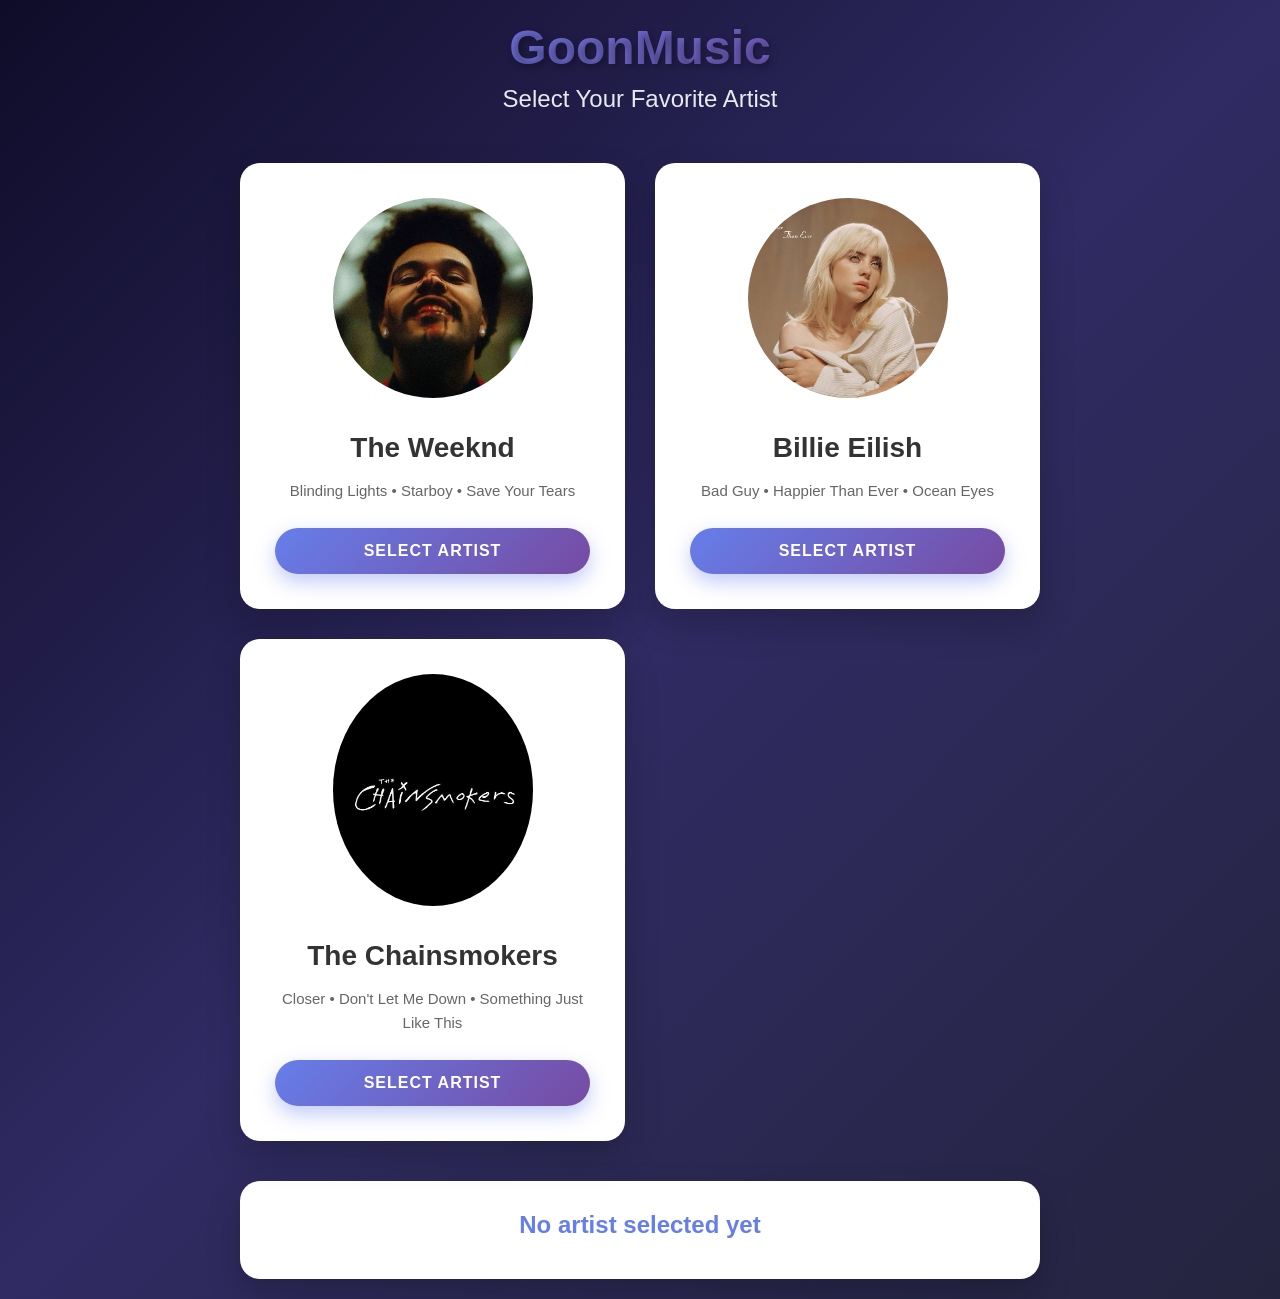
==== music/index.html @ 9f02768f "changes name from home.html to index.html" ====
<!DOCTYPE html>
<html lang="en">
<head>
    <meta charset="UTF-8">
    <meta name="viewport" content="width=device-width, initial-scale=1.0">
    <link rel="stylesheet" href="style.css">
    <title>GoonMusic</title>
</head>
<body>
    <div class="container">
        <h1>GoonMusic</h1>
        <h2>Select Your Favorite Artist</h2>

        <div class="artists-grid">
            <div class="artist-card" onclick="selectArtist('The Weeknd', this)">
                <div class="artist-icon"><img style="width: 200px; border-radius: 50%;" src="pfps/After Hours The Weeknd.jpg" alt="The Weeknd"></div>
                <div class="artist-name">The Weeknd</div>
                <div class="artist-songs">Blinding Lights • Starboy • Save Your Tears</div>
                <a href="weeknd.html">
                    <button class="select-btn">Select Artist</button>
                </a>
            </div>

            <div class="artist-card" onclick="selectArtist('Billie Eilish', this)">
                <div class="artist-icon"><img style="width: 200px; border-radius: 50%;" src="pfps/billie eilish.jpg" alt="Billie Eilish"></div>
                <div class="artist-name">Billie Eilish</div>
                <div class="artist-songs">Bad Guy • Happier Than Ever • Ocean Eyes</div>
                <a href="Billie.html">
                    <button class="select-btn">Select Artist</button>
                </a>
            </div>

            <div class="artist-card" onclick="selectArtist('The Chainsmokers', this)">
                <div class="artist-icon"><img style="width: 200px; border-radius: 50%;" src="pfps/The chainsmoker.jpg" alt="The Chainsmoker"></div>
                <div class="artist-name">The Chainsmokers</div>
                <div class="artist-songs">Closer • Don't Let Me Down • Something Just Like This</div>
                <a href="Chainsmoker.html">
                    <button class="select-btn">Select Artist</button>
                </a>
            </div>
        </div>

        <div class="selection-display">
            <h3 id="selectedArtist">No artist selected yet</h3>
            <div class="selected-text" id="artistName"></div>
        </div>
    </div>

    <script>
        let selectedCard = null;

        function selectArtist(artistName, card) {
            // Remove previous selection
            if (selectedCard) {
                selectedCard.classList.remove('selected');
            }

            // Add selection to clicked card
            card.classList.add('selected');
            selectedCard = card;

            // Update display
            document.getElementById('selectedArtist').textContent = 'You selected:';
            document.getElementById('artistName').textContent = artistName;
        }
    </script>
</body>
</html>
---- music/style.css ----
* {
            margin: 0;
            padding: 0;
            box-sizing: border-box;
        }

        body {
            font-family: 'Segoe UI', Tahoma, Geneva, Verdana, sans-serif;
            background: linear-gradient(135deg, #667eea 0%, #764ba2 100%);
            min-height: 100vh;
            display: flex;
            justify-content: center;
            align-items: center;
            padding: 20px;
        }

        .container {
            max-width: 1200px;
            width: 100%;
        }

        h1 {
            text-align: center;
            color: white;
            font-size: 48px;
            margin-bottom: 15px;
            text-shadow: 3px 3px 6px rgba(0, 0, 0, 0.3);
            animation: fadeInDown 0.8s ease;
        }

        h2 {
            text-align: center;
            color: rgba(255, 255, 255, 0.9);
            font-size: 24px;
            margin-bottom: 50px;
            font-weight: 300;
            animation: fadeInDown 1s ease;
        }

        .artists-grid {
            display: grid;
            grid-template-columns: repeat(auto-fit, minmax(280px, 1fr));
            gap: 30px;
            margin-bottom: 40px;
        }

        .artist-card {
            background: white;
            border-radius: 20px;
            padding: 35px;
            box-shadow: 0 15px 35px rgba(0, 0, 0, 0.2);
            transition: all 0.4s cubic-bezier(0.175, 0.885, 0.32, 1.275);
            cursor: pointer;
            position: relative;
            overflow: hidden;
            animation: fadeInUp 0.6s ease backwards;
        }

        .artist-card:nth-child(1) { animation-delay: 0.1s; }
        .artist-card:nth-child(2) { animation-delay: 0.2s; }
        .artist-card:nth-child(3) { animation-delay: 0.3s; }
        .artist-card:nth-child(4) { animation-delay: 0.4s; }
        .artist-card:nth-child(5) { animation-delay: 0.5s; }

        .artist-card::before {
            content: '';
            position: absolute;
            top: 0;
            left: 0;
            width: 100%;
            height: 5px;
            background: linear-gradient(90deg, #667eea, #764ba2);
            transform: scaleX(0);
            transition: transform 0.4s ease;
        }

        .artist-card:hover::before {
            transform: scaleX(1);
        }

        .artist-card:hover {
            transform: translateY(-10px) scale(1.02);
            box-shadow: 0 25px 50px rgba(0, 0, 0, 0.3);
            background: linear-gradient(135deg, #8698e6 0%, #946abe 100%);
        }

        .artist-card.selected {
            background: linear-gradient(135deg, #667eea 0%, #764ba2 100%);
            color: white;
            transform: translateY(-10px) scale(1.05);
        }

        .artist-icon {
            font-size: 60px;
            text-align: center;
            margin-bottom: 20px;
        }

        .artist-name {
            font-size: 28px;
            font-weight: bold;
            text-align: center;
            margin-bottom: 15px;
            color: #333;
        }

        .artist-card.selected .artist-name {
            color: white;
        }

        .artist-songs {
            font-size: 15px;
            text-align: center;
            color: #666;
            margin-bottom: 25px;
            line-height: 1.6;
        }

        .artist-card.selected .artist-songs {
            color: rgba(255, 255, 255, 0.9);
        }

        .select-btn {
            width: 100%;
            padding: 14px 28px;
            background: linear-gradient(135deg, #667eea 0%, #764ba2 100%);
            color: white;
            border: none;
            border-radius: 30px;
            font-size: 16px;
            font-weight: bold;
            cursor: pointer;
            transition: all 0.3s ease;
            box-shadow: 0 8px 20px rgba(102, 126, 234, 0.4);
            text-transform: uppercase;
            letter-spacing: 1px;
        }

        .select-btn:hover {
            transform: translateY(-2px);
            box-shadow: 0 12px 25px rgba(102, 126, 234, 0.5);
        }

        .select-btn:active {
            transform: translateY(0);
        }

        .artist-card.selected .select-btn {
            background: white;
            color: #667eea;
            box-shadow: 0 8px 20px rgba(255, 255, 255, 0.3);
        }

        .selection-display {
            background: white;
            border-radius: 20px;
            padding: 30px;
            text-align: center;
            box-shadow: 0 15px 35px rgba(0, 0, 0, 0.2);
            animation: fadeInUp 0.8s ease;
        }

        .selection-display h3 {
            font-size: 24px;
            color: #667eea;
            margin: 0;
        }

        .selected-text {
            font-size: 32px;
            font-weight: bold;
            background: linear-gradient(135deg, #667eea 0%, #764ba2 100%);
            -webkit-background-clip: text;
            -webkit-text-fill-color: transparent;
            background-clip: text;
            margin-top: 10px;
        }

        @keyframes fadeInDown {
            from {
                opacity: 0;
                transform: translateY(-30px);
            }
            to {
                opacity: 1;
                transform: translateY(0);
            }
        }

        @keyframes fadeInUp {
            from {
                opacity: 0;
                transform: translateY(30px);
            }
            to {
                opacity: 1;
                transform: translateY(0);
            }
        }

        @media (max-width: 768px) {
            h1 {
                font-size: 36px;
            }
            
            h2 {
                font-size: 18px;
            }
            
            .artists-grid {
                grid-template-columns: 1fr;
            }
        }
        * {
            margin: 0;
            padding: 0;
            box-sizing: border-box;
        }

        body {
            font-family: 'Segoe UI', Tahoma, Geneva, Verdana, sans-serif;
            background: linear-gradient(135deg, #0f0c29, #302b63, #24243e);
            min-height: 100vh;
            padding: 20px;
            color: white;
        }

        .container {
            max-width: 800px;
            margin: 0 auto;
        }

        .header {
            text-align: center;
            margin-bottom: 50px;
            animation: fadeInDown 0.8s ease;
        }

        .back-btn {
            position: absolute;
            top: 20px;
            left: 20px;
            padding: 12px 24px;
            background: rgba(255, 255, 255, 0.1);
            color: white;
            border: 2px solid rgba(255, 255, 255, 0.3);
            border-radius: 30px;
            font-size: 16px;
            cursor: pointer;
            transition: all 0.3s ease;
            backdrop-filter: blur(10px);
        }

        .back-btn:hover {
            background: rgba(255, 255, 255, 0.2);
            transform: translateX(-5px);
        }

        .artist-image {
            width: 200px;
            height: 200px;
            border-radius: 50%;
            margin: 0 auto 30px;
            background: linear-gradient(135deg, #667eea 0%, #764ba2 100%);
            display: flex;
            align-items: center;
            justify-content: center;
            font-size: 80px;
            box-shadow: 0 20px 60px rgba(102, 126, 234, 0.4);
            animation: pulse 2s ease-in-out infinite;
        }

        h1 {
            font-size: 48px;
            margin-bottom: 10px;
            background: linear-gradient(135deg, #667eea 0%, #764ba2 100%);
            -webkit-background-clip: text;
            -webkit-text-fill-color: transparent;
            background-clip: text;
        }

        .subtitle {
            font-size: 18px;
            color: rgba(255, 255, 255, 0.7);
            margin-bottom: 10px;
        }

        .song-count {
            font-size: 14px;
            color: rgba(255, 255, 255, 0.5);
        }

        .songs-container {
            background: rgba(255, 255, 255, 0.05);
            border-radius: 20px;
            padding: 30px;
            backdrop-filter: blur(10px);
            box-shadow: 0 20px 60px rgba(0, 0, 0, 0.3);
            margin-bottom: 30px;
        }

        .song-item {
            background: rgba(255, 255, 255, 0.1);
            border-radius: 15px;
            padding: 20px;
            margin-bottom: 15px;
            cursor: pointer;
            transition: all 0.3s ease;
            display: flex;
            align-items: center;
            gap: 20px;
            border: 2px solid transparent;
            animation: fadeInUp 0.6s ease backwards;
        }

        .song-item:nth-child(1) { animation-delay: 0.1s; }
        .song-item:nth-child(2) { animation-delay: 0.2s; }
        .song-item:nth-child(3) { animation-delay: 0.3s; }
        .song-item:nth-child(4) { animation-delay: 0.4s; }
        .song-item:nth-child(5) { animation-delay: 0.5s; }

        .song-item:hover {
            background: rgba(255, 255, 255, 0.15);
            transform: translateX(10px);
            border-color: rgba(102, 126, 234, 0.5);
        }

        .song-item.playing {
            background: linear-gradient(135deg, #667eea 0%, #764ba2 100%);
            border-color: white;
            box-shadow: 0 10px 30px rgba(102, 126, 234, 0.5);
        }

        .song-number {
            font-size: 24px;
            font-weight: bold;
            color: rgba(255, 255, 255, 0.5);
            min-width: 40px;
        }

        .song-item.playing .song-number {
            color: white;
        }

        .song-info {
            flex: 1;
        }

        .song-title {
            font-size: 20px;
            font-weight: bold;
            margin-bottom: 5px;
        }

        .song-duration {
            font-size: 14px;
            color: rgba(255, 255, 255, 0.6);
        }

        .song-item.playing .song-duration {
            color: rgba(255, 255, 255, 0.9);
        }

        .play-icon {
            font-size: 30px;
            opacity: 0;
            transition: opacity 0.3s ease;
        }

        .song-item:hover .play-icon {
            opacity: 1;
        }

        .song-item.playing .play-icon {
            opacity: 1;
            animation: spin 2s linear infinite;
        }

        .player-section {
            background: rgba(255, 255, 255, 0.05);
            border-radius: 20px;
            padding: 30px;
            backdrop-filter: blur(10px);
            box-shadow: 0 20px 60px rgba(0, 0, 0, 0.3);
            animation: fadeInUp 0.8s ease;
        }

        .now-playing {
            text-align: center;
            margin-bottom: 20px;
        }

        .now-playing h3 {
            font-size: 16px;
            color: rgba(255, 255, 255, 0.6);
            margin-bottom: 10px;
            text-transform: uppercase;
            letter-spacing: 2px;
        }

        .current-song-title {
            font-size: 24px;
            font-weight: bold;
            margin-bottom: 5px;
        }

        .current-artist {
            font-size: 18px;
            color: rgba(255, 255, 255, 0.7);
        }

        audio {
            width: 100%;
            margin: 20px 0;
            border-radius: 30px;
        }

        .controls {
            display: flex;
            justify-content: center;
            gap: 15px;
            margin-top: 20px;
        }

        .control-btn {
            background: linear-gradient(135deg, #667eea 0%, #764ba2 100%);
            color: white;
            border: none;
            padding: 15px 30px;
            border-radius: 30px;
            cursor: pointer;
            font-size: 16px;
            font-weight: bold;
            transition: all 0.3s ease;
            box-shadow: 0 8px 20px rgba(102, 126, 234, 0.4);
        }

        .control-btn:hover {
            transform: translateY(-3px);
            box-shadow: 0 12px 30px rgba(102, 126, 234, 0.6);
        }

        .control-btn:active {
            transform: translateY(0);
        }

        .upload-section {
            text-align: center;
            margin-top: 30px;
            padding-top: 30px;
            border-top: 2px solid rgba(255, 255, 255, 0.1);
        }

        input[type="file"] {
            display: none;
        }

        .file-label {
            display: inline-block;
            background: rgba(255, 255, 255, 0.1);
            color: white;
            padding: 12px 24px;
            border-radius: 30px;
            cursor: pointer;
            font-size: 16px;
            transition: all 0.3s ease;
            border: 2px solid rgba(255, 255, 255, 0.3);
            backdrop-filter: blur(10px);
        }

        .file-label:hover {
            background: rgba(255, 255, 255, 0.2);
            transform: translateY(-2px);
        }

        .upload-text {
            margin-top: 15px;
            font-size: 14px;
            color: rgba(255, 255, 255, 0.5);
        }

        @keyframes fadeInDown {
            from {
                opacity: 0;
                transform: translateY(-30px);
            }
            to {
                opacity: 1;
                transform: translateY(0);
            }
        }

        @keyframes fadeInUp {
            from {
                opacity: 0;
                transform: translateY(30px);
            }
            to {
                opacity: 1;
                transform: translateY(0);
            }
        }

        @keyframes pulse {
            0%, 100% {
                transform: scale(1);
            }
            50% {
                transform: scale(1.05);
            }
        }

        @keyframes spin {
            from {
                transform: rotate(0deg);
            }
            to {
                transform: rotate(360deg);
            }
        }

        @media (max-width: 768px) {
            h1 {
                font-size: 36px;
            }
            
            .artist-image {
                width: 150px;
                height: 150px;
                font-size: 60px;
            }
            
            .song-title {
                font-size: 18px;
            }
        }
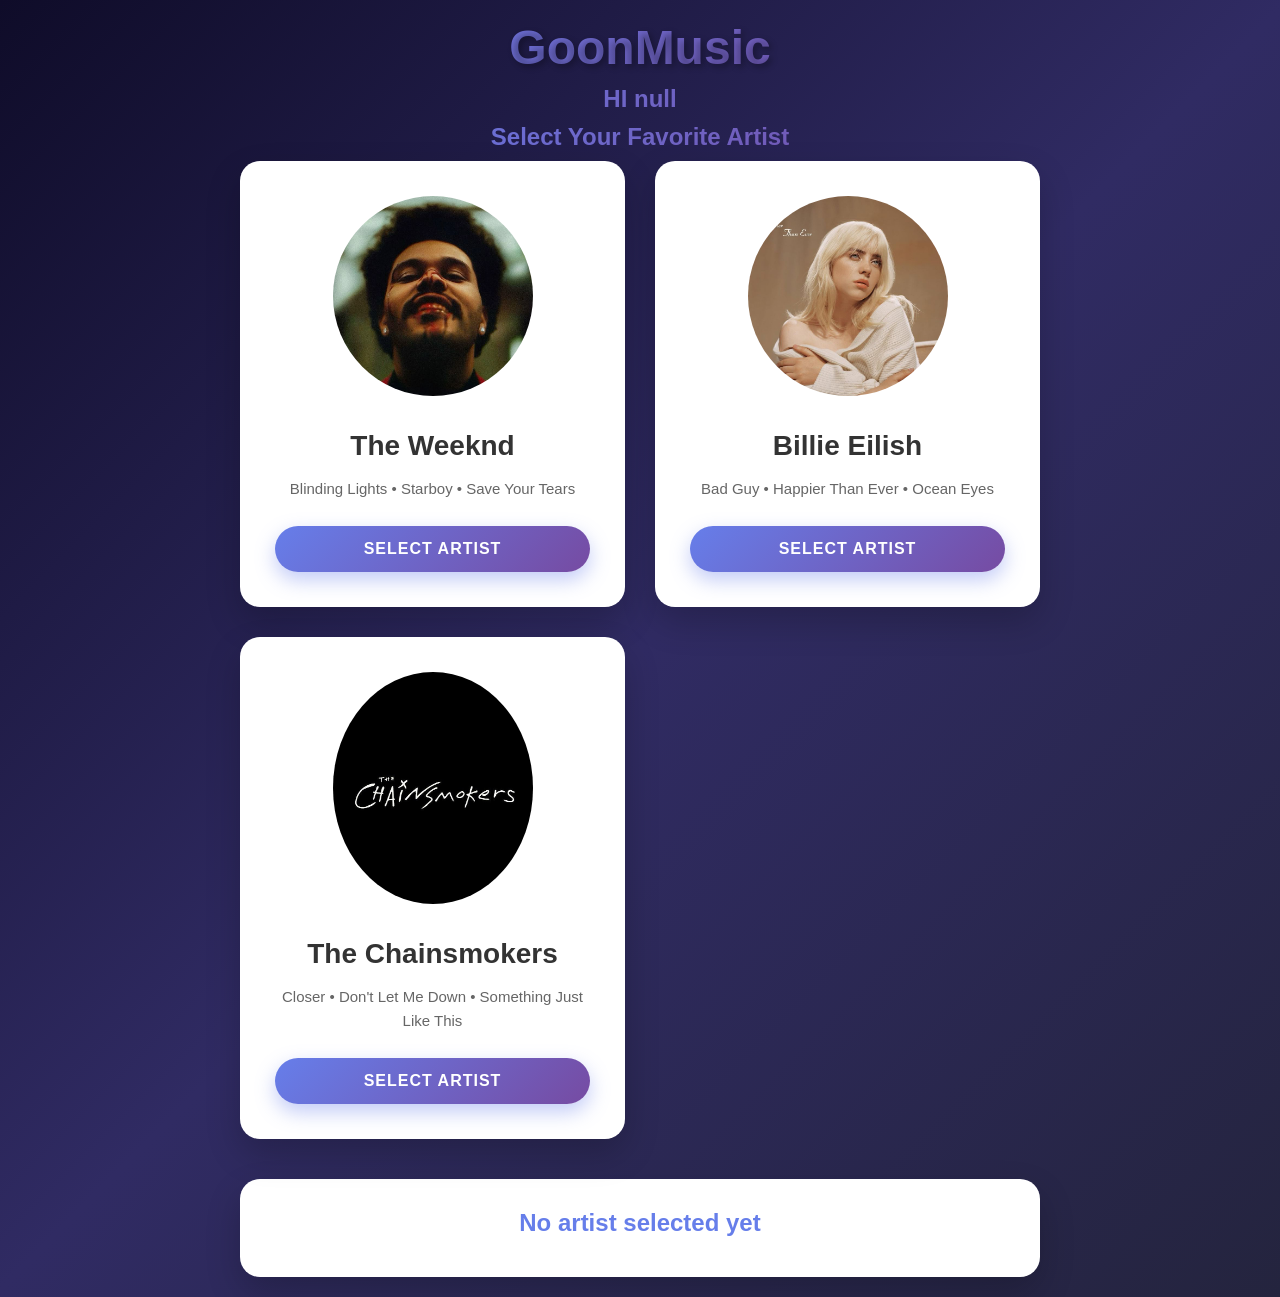
==== commit 7d73ab7b: "Merge branch 'main' of https://github.com/HassanZaman-hz/Collaborative-Web-Project" ====
--- a/music/index.html
+++ b/music/index.html
@@ -9,6 +9,8 @@
 <body>
     <div class="container">
         <h1>GoonMusic</h1>
+        
+        <h2 id="output"></h2>
         <h2>Select Your Favorite Artist</h2>
 
         <div class="artists-grid">
@@ -47,6 +49,10 @@
     </div>
 
     <script>
+        const params = new URLSearchParams(window.location.search);
+    let name = params.get("named");
+    document.getElementById("output").innerHTML =
+    "HI " + name ;
         let selectedCard = null;
 
         function selectArtist(artistName, card) {
--- a/music/style.css
+++ b/music/style.css
@@ -26,15 +26,6 @@
             margin-bottom: 15px;
             text-shadow: 3px 3px 6px rgba(0, 0, 0, 0.3);
             animation: fadeInDown 0.8s ease;
-        }
-
-        h2 {
-            text-align: center;
-            color: rgba(255, 255, 255, 0.9);
-            font-size: 24px;
-            margin-bottom: 50px;
-            font-weight: 300;
-            animation: fadeInDown 1s ease;
         }
 
         .artists-grid {
@@ -272,6 +263,15 @@
 
         h1 {
             font-size: 48px;
+            margin-bottom: 10px;
+            background: linear-gradient(135deg, #667eea 0%, #764ba2 100%);
+            -webkit-background-clip: text;
+            -webkit-text-fill-color: transparent;
+            background-clip: text;
+        }
+        h2 {
+            font-size: 24px;
+            text-align: center;
             margin-bottom: 10px;
             background: linear-gradient(135deg, #667eea 0%, #764ba2 100%);
             -webkit-background-clip: text;
@@ -533,4 +533,121 @@
             .song-title {
                 font-size: 18px;
             }
+        }
+        .form {
+            background: rgba(255, 255, 255, 0.1);
+            border-radius: 20px;
+            padding: 40px;
+            box-shadow: 0 15px 35px rgba(0, 0, 0, 0.3);
+            animation: fadeInUp 0.8s ease;
+            backdrop-filter: blur(10px);
+            border: 2px solid rgba(255, 255, 255, 0.2);
+        }
+
+        form {
+            text-align: left;
+        }
+
+        label {
+            display: block;
+            color: white;
+            font-size: 16px;
+            font-weight: 600;
+            margin-bottom: 8px;
+            margin-top: 20px;
+        }
+
+        label:first-of-type {
+            margin-top: 0;
+        }
+
+        input[type="text"],
+        input[type="email"],
+        input[type="password"] {
+            width: 100%;
+            padding: 14px 18px;
+            border: 2px solid rgba(255, 255, 255, 0.3);
+            border-radius: 12px;
+            font-size: 16px;
+            transition: all 0.3s ease;
+            background: rgba(255, 255, 255, 0.15);
+            margin-bottom: 10px;
+            color: white;
+        }
+
+        input[type="text"]:focus,
+        input[type="email"]:focus,
+        input[type="password"]:focus {
+            outline: none;
+            border-color: white;
+            background: rgba(255, 255, 255, 0.25);
+            box-shadow: 0 0 0 3px rgba(255, 255, 255, 0.1);
+        }
+
+        input[type="text"]::placeholder,
+        input[type="email"]::placeholder,
+        input[type="password"]::placeholder {
+            color: rgba(255, 255, 255, 0.6);
+        }
+
+        .formbtn {
+            width: 100%;
+            padding: 16px;
+            background: linear-gradient(135deg, #667eea 0%, #764ba2 100%);
+            color: white;
+            border: none;
+            border-radius: 12px;
+            font-size: 18px;
+            font-weight: bold;
+            cursor: pointer;
+            margin-top: 30px;
+            transition: all 0.3s ease;
+            box-shadow: 0 8px 20px rgba(102, 126, 234, 0.4);
+            text-transform: uppercase;
+            letter-spacing: 1px;
+        }
+
+        .formbtn:hover {
+            transform: translateY(-2px);
+            box-shadow: 0 12px 25px rgba(102, 126, 234, 0.5);
+        }
+
+        .formbtn:active {
+            transform: translateY(0);
+        }
+
+        @keyframes fadeInDown {
+            from {
+                opacity: 0;
+                transform: translateY(-30px);
+            }
+            to {
+                opacity: 1;
+                transform: translateY(0);
+            }
+        }
+
+        @keyframes fadeInUp {
+            from {
+                opacity: 0;
+                transform: translateY(30px);
+            }
+            to {
+                opacity: 1;
+                transform: translateY(0);
+            }
+        }
+
+        @media (max-width: 768px) {
+            h1 {
+                font-size: 36px;
+            }
+            
+            h2 {
+                font-size: 18px;
+            }
+
+            .form {
+                padding: 30px 25px;
+            }
         }
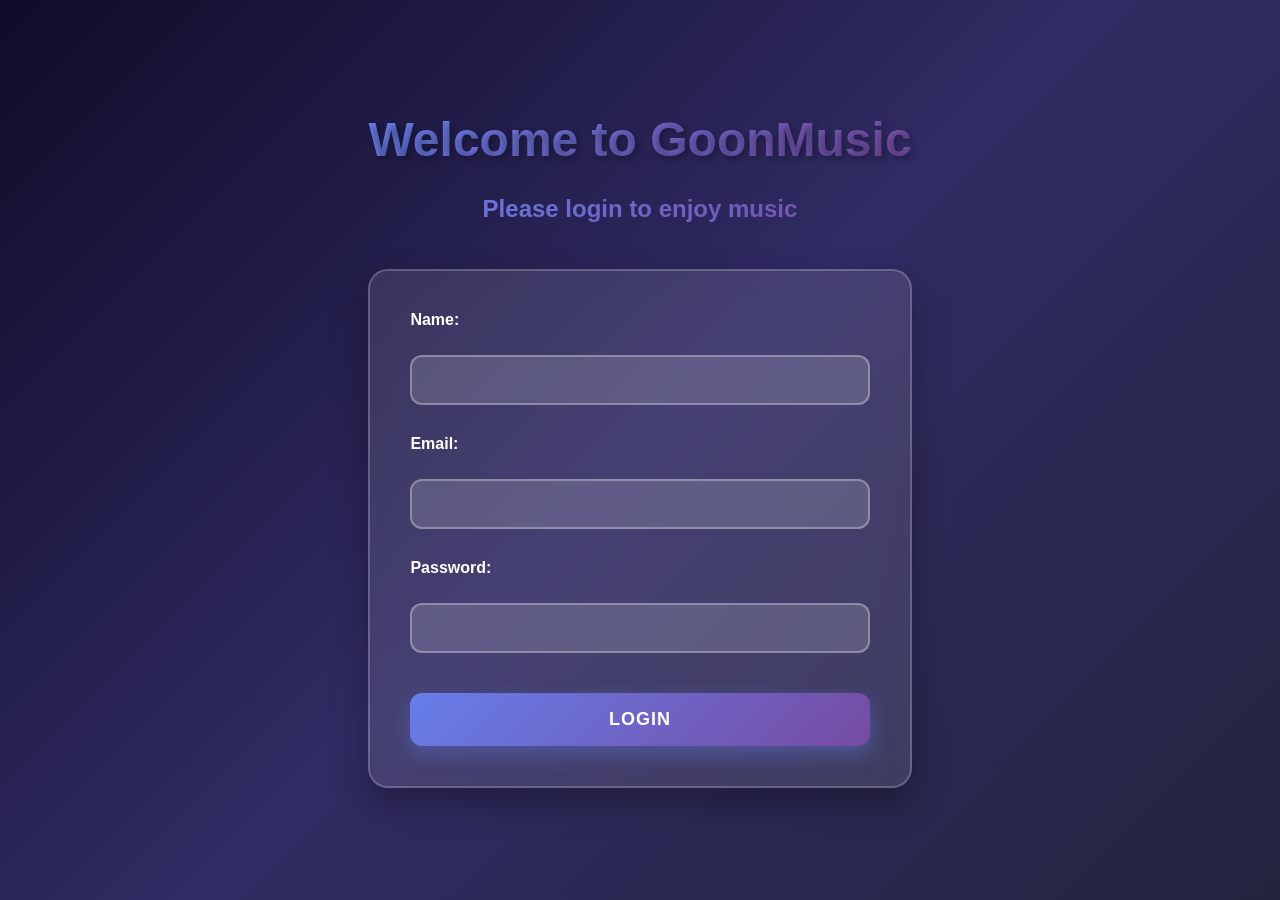
==== commit 75c350df: "changes login.html name to index.html" ====
--- a/music/index.html
+++ b/music/index.html
@@ -3,72 +3,25 @@
 <head>
     <meta charset="UTF-8">
     <meta name="viewport" content="width=device-width, initial-scale=1.0">
+    <title>GoonMusic</title>
     <link rel="stylesheet" href="style.css">
-    <title>GoonMusic</title>
 </head>
 <body>
-    <div class="container">
-        <h1>GoonMusic</h1>
-        
-        <h2 id="output"></h2>
-        <h2>Select Your Favorite Artist</h2>
+    <div>
+    <h1>Welcome to GoonMusic</h1><br>
+    <h2>Please login to enjoy music</h2><br><br>
 
-        <div class="artists-grid">
-            <div class="artist-card" onclick="selectArtist('The Weeknd', this)">
-                <div class="artist-icon"><img style="width: 200px; border-radius: 50%;" src="pfps/After Hours The Weeknd.jpg" alt="The Weeknd"></div>
-                <div class="artist-name">The Weeknd</div>
-                <div class="artist-songs">Blinding Lights • Starboy • Save Your Tears</div>
-                <a href="weeknd.html">
-                    <button class="select-btn">Select Artist</button>
-                </a>
-            </div>
-
-            <div class="artist-card" onclick="selectArtist('Billie Eilish', this)">
-                <div class="artist-icon"><img style="width: 200px; border-radius: 50%;" src="pfps/billie eilish.jpg" alt="Billie Eilish"></div>
-                <div class="artist-name">Billie Eilish</div>
-                <div class="artist-songs">Bad Guy • Happier Than Ever • Ocean Eyes</div>
-                <a href="Billie.html">
-                    <button class="select-btn">Select Artist</button>
-                </a>
-            </div>
-
-            <div class="artist-card" onclick="selectArtist('The Chainsmokers', this)">
-                <div class="artist-icon"><img style="width: 200px; border-radius: 50%;" src="pfps/The chainsmoker.jpg" alt="The Chainsmoker"></div>
-                <div class="artist-name">The Chainsmokers</div>
-                <div class="artist-songs">Closer • Don't Let Me Down • Something Just Like This</div>
-                <a href="Chainsmoker.html">
-                    <button class="select-btn">Select Artist</button>
-                </a>
-            </div>
-        </div>
-
-        <div class="selection-display">
-            <h3 id="selectedArtist">No artist selected yet</h3>
-            <div class="selected-text" id="artistName"></div>
+        <div class="form">
+            <form action="home.html" method="get">
+                <label for="named">Name:</label><br>
+                <input type="text" name="named" required><br>
+                <label for="Mail">Email:</label><br>
+                <input type="email" name="Mail" required><br>
+                <label for="password">Password:</label><br>
+                <input type="password" name="password" required><br>
+                <button class="formbtn" type="submit">Login</button>
+            </form>
         </div>
     </div>
-
-    <script>
-        const params = new URLSearchParams(window.location.search);
-    let name = params.get("named");
-    document.getElementById("output").innerHTML =
-    "HI " + name ;
-        let selectedCard = null;
-
-        function selectArtist(artistName, card) {
-            // Remove previous selection
-            if (selectedCard) {
-                selectedCard.classList.remove('selected');
-            }
-
-            // Add selection to clicked card
-            card.classList.add('selected');
-            selectedCard = card;
-
-            // Update display
-            document.getElementById('selectedArtist').textContent = 'You selected:';
-            document.getElementById('artistName').textContent = artistName;
-        }
-    </script>
 </body>
 </html>
